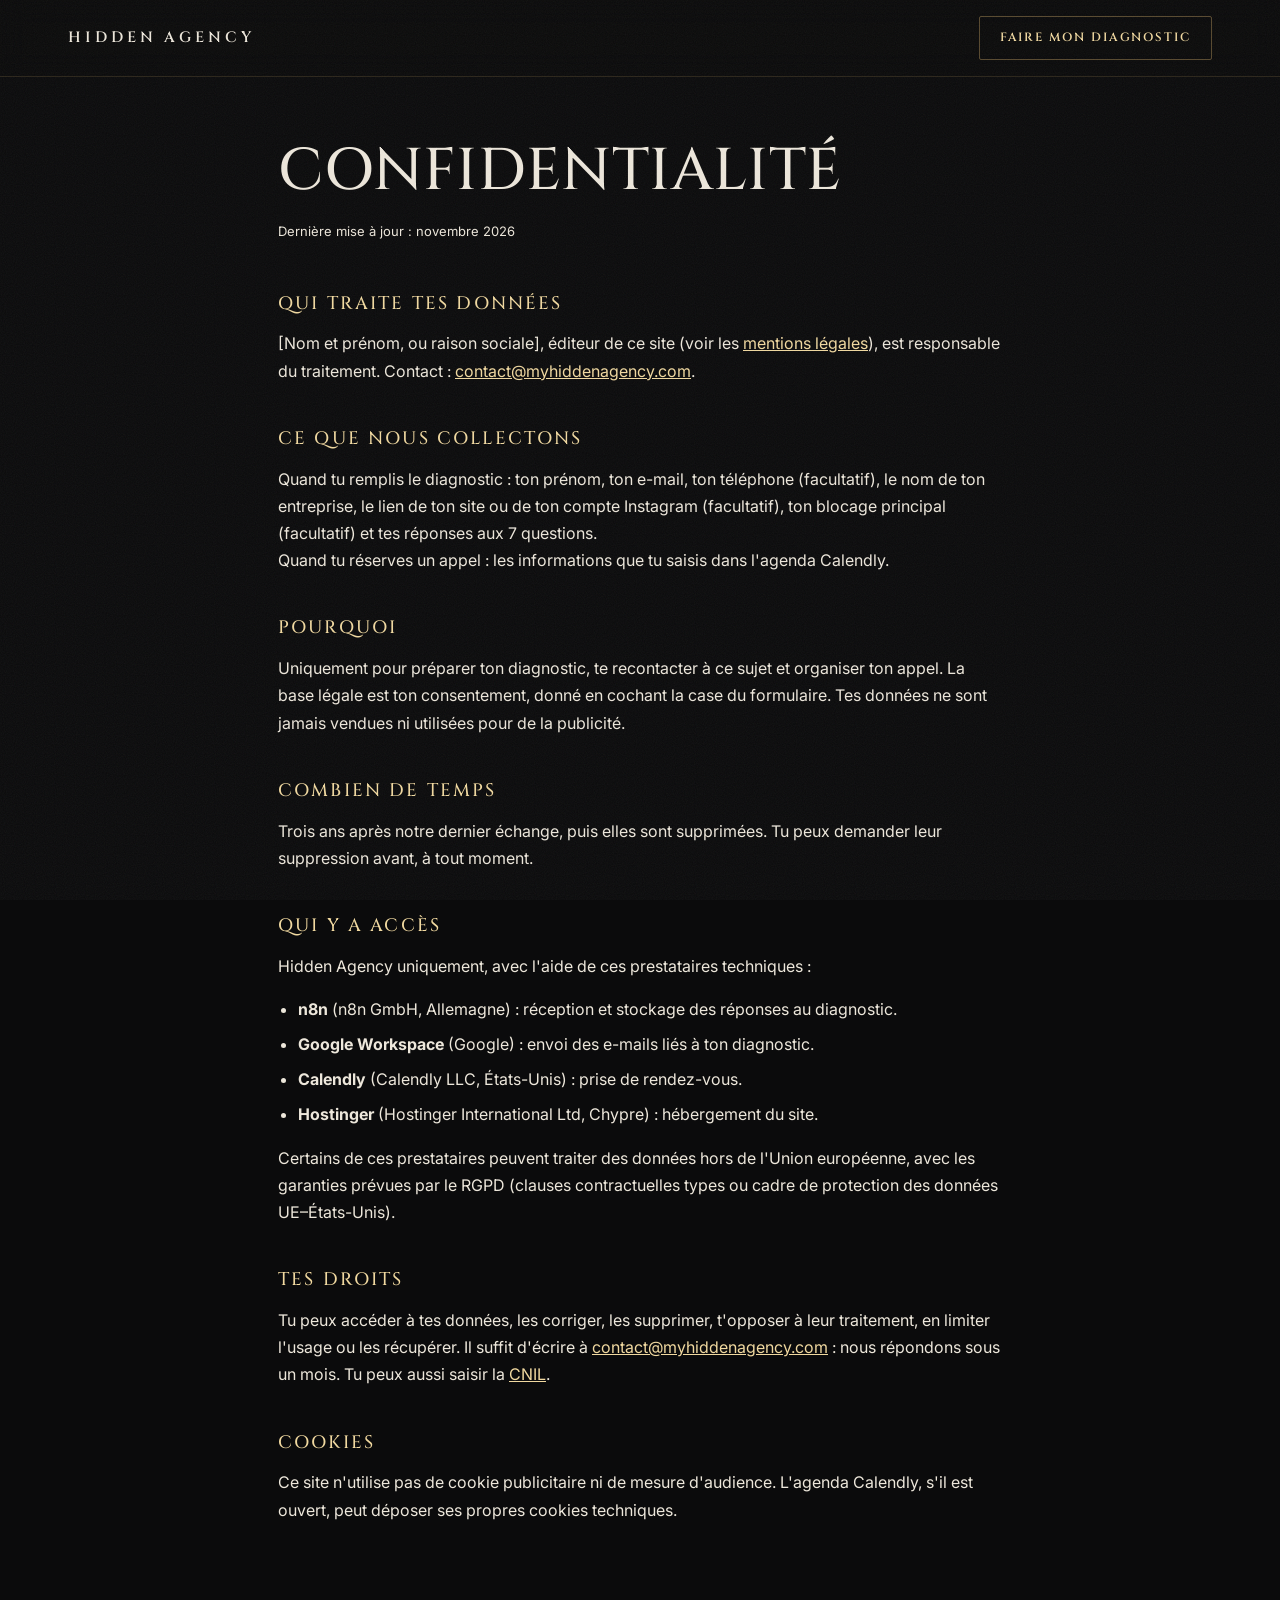
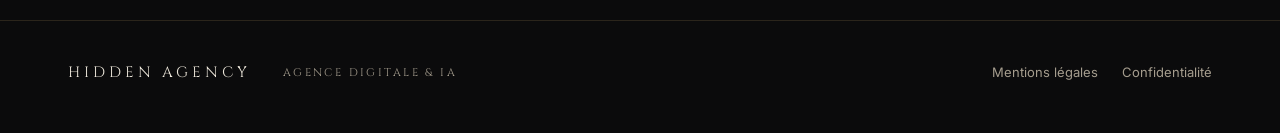
==== confidentialite.html @ 01ce7d52 "feat: pages mentions légales et confidentialité Pages liées depuis le pied de page et la case de con" ====
<!doctype html>
<html lang="fr">
<head>
  <meta charset="utf-8">
  <meta name="viewport" content="width=device-width, initial-scale=1">
  <title>Politique de confidentialité | Hidden Agency</title>
  <meta name="robots" content="noindex, follow">
  <link rel="canonical" href="https://www.myhiddenagency.com/confidentialite.html">
  <link rel="icon" type="image/png" href="assets/favicon.png">
  <link rel="preconnect" href="https://fonts.googleapis.com">
  <link rel="preconnect" href="https://fonts.gstatic.com" crossorigin>
  <link rel="stylesheet" href="https://fonts.googleapis.com/css2?family=Cinzel:wght@400;500;600&family=Inter:wght@400;500;600&display=swap">
  <link rel="stylesheet" href="styles.css">
</head>
<body>
  <header class="site-header is-scrolled">
    <div class="container header-inner">
      <a class="brand" href="./" aria-label="Hidden Agency, retour à l'accueil">
        <span class="brand-name">Hidden Agency</span>
      </a>
      <a class="btn btn-ghost btn-sm" href="./#reserver">Faire mon diagnostic</a>
    </div>
  </header>

  <main class="legal container">
    <h1 class="section-title">Confidentialité</h1>
    <p class="legal-updated">Dernière mise à jour : novembre 2026</p>

    <h2>Qui traite tes données</h2>
    <p>[Nom et prénom, ou raison sociale], éditeur de ce site (voir les <a href="mentions-legales.html">mentions légales</a>), est responsable du traitement. Contact : <a href="mailto:contact@myhiddenagency.com">contact@myhiddenagency.com</a>.</p>

    <h2>Ce que nous collectons</h2>
    <p>Quand tu remplis le diagnostic : ton prénom, ton e-mail, ton téléphone (facultatif), le nom de ton entreprise, le lien de ton site ou de ton compte Instagram (facultatif), ton blocage principal (facultatif) et tes réponses aux 7 questions.</p>
    <p>Quand tu réserves un appel : les informations que tu saisis dans l'agenda Calendly.</p>

    <h2>Pourquoi</h2>
    <p>Uniquement pour préparer ton diagnostic, te recontacter à ce sujet et organiser ton appel. La base légale est ton consentement, donné en cochant la case du formulaire. Tes données ne sont jamais vendues ni utilisées pour de la publicité.</p>

    <h2>Combien de temps</h2>
    <p>Trois ans après notre dernier échange, puis elles sont supprimées. Tu peux demander leur suppression avant, à tout moment.</p>

    <h2>Qui y a accès</h2>
    <p>Hidden Agency uniquement, avec l'aide de ces prestataires techniques :</p>
    <ul>
      <li><strong>n8n</strong> (n8n GmbH, Allemagne) : réception et stockage des réponses au diagnostic.</li>
      <li><strong>Google Workspace</strong> (Google) : envoi des e-mails liés à ton diagnostic.</li>
      <li><strong>Calendly</strong> (Calendly LLC, États-Unis) : prise de rendez-vous.</li>
      <li><strong>Hostinger</strong> (Hostinger International Ltd, Chypre) : hébergement du site.</li>
    </ul>
    <p>Certains de ces prestataires peuvent traiter des données hors de l'Union européenne, avec les garanties prévues par le RGPD (clauses contractuelles types ou cadre de protection des données UE–États-Unis).</p>

    <h2>Tes droits</h2>
    <p>Tu peux accéder à tes données, les corriger, les supprimer, t'opposer à leur traitement, en limiter l'usage ou les récupérer. Il suffit d'écrire à <a href="mailto:contact@myhiddenagency.com">contact@myhiddenagency.com</a> : nous répondons sous un mois. Tu peux aussi saisir la <a href="https://www.cnil.fr/fr/plaintes" rel="noopener">CNIL</a>.</p>

    <h2>Cookies</h2>
    <p>Ce site n'utilise pas de cookie publicitaire ni de mesure d'audience. L'agenda Calendly, s'il est ouvert, peut déposer ses propres cookies techniques.</p>
  </main>

  <footer class="site-footer">
    <div class="container footer-inner">
      <span class="footer-brand">Hidden Agency</span>
      <span class="footer-sub">Agence digitale &amp; IA</span>
      <nav class="footer-links" aria-label="Liens légaux">
        <a href="mentions-legales.html">Mentions légales</a>
        <a href="confidentialite.html" aria-current="page">Confidentialité</a>
      </nav>
    </div>
  </footer>
</body>
</html>
---- styles.css ----
/* ============================================================
   Hidden Agency — noir & or, constellation, capitales serif
   ============================================================ */

:root {
  --ink: #0B0B0C;
  --ink-2: #111214;
  --plate: #1C1C1E;
  --line: rgba(212, 175, 106, 0.16);
  --line-strong: rgba(212, 175, 106, 0.38);

  --gold: #D4AF6A;
  --gold-hi: #F1D9A0;
  --gold-lo: #8A6A33;
  --gold-grad: linear-gradient(105deg, #8A6A33 0%, #C9A35A 28%, #F1D9A0 50%, #C9A35A 72%, #8A6A33 100%);

  --text: #EDE7DB;
  --muted: #A59D8E;

  --f-display: "Cinzel", "Trajan Pro", Georgia, serif;
  --f-accent: "Cormorant Garamond", Georgia, serif;
  --f-body: "Inter", system-ui, -apple-system, sans-serif;

  --gutter: clamp(16px, 4vw, 48px);
  --max: 1240px;
  --ease: cubic-bezier(.2, .7, .1, 1);
}

*, *::before, *::after { box-sizing: border-box; }
html { scroll-behavior: smooth; -webkit-text-size-adjust: 100%; }
body {
  margin: 0;
  background: var(--ink);
  color: var(--text);
  font-family: var(--f-body);
  font-size: 16px;
  line-height: 1.6;
  -webkit-font-smoothing: antialiased;
  overflow-x: hidden;
}
/* grain */
body::before {
  content: "";
  position: fixed;
  inset: 0;
  z-index: 100;
  pointer-events: none;
  opacity: .06;
  background-image: url("data:image/svg+xml,%3Csvg xmlns='http://www.w3.org/2000/svg' width='160' height='160'%3E%3Cfilter id='n'%3E%3CfeTurbulence type='fractalNoise' baseFrequency='.9' numOctaves='2' stitchTiles='stitch'/%3E%3C/filter%3E%3Crect width='100%25' height='100%25' filter='url(%23n)'/%3E%3C/svg%3E");
}

img, svg { display: block; max-width: 100%; }
[hidden] { display: none !important; }
a { color: var(--gold-hi); }
h1, h2, h3 { margin: 0; font-weight: 500; }
p { margin: 0; }

.container { width: 100%; max-width: var(--max); margin: 0 auto; padding-inline: var(--gutter); }
.sr-only { position: absolute; width: 1px; height: 1px; overflow: hidden; clip: rect(0 0 0 0); white-space: nowrap; }
.skip { position: absolute; left: 16px; top: -60px; z-index: 200; padding: 10px 16px; background: var(--gold); color: var(--ink); border-radius: 8px; }
.skip:focus { top: 16px; }
:focus-visible { outline: 2px solid var(--gold-hi); outline-offset: 3px; }

.gold-text {
  background: var(--gold-grad);
  background-size: 200% 100%;
  -webkit-background-clip: text;
  background-clip: text;
  color: transparent;
  font-family: var(--f-accent);
  font-style: italic;
  font-weight: 500;
  letter-spacing: 0;
  text-transform: none;
}

/* ---------- Boutons ---------- */
.btn {
  display: inline-flex;
  align-items: center;
  justify-content: center;
  gap: 12px;
  min-height: 52px;
  padding: 0 28px;
  border-radius: 2px;
  font-family: var(--f-display);
  font-size: 13px;
  font-weight: 600;
  letter-spacing: .16em;
  text-transform: uppercase;
  text-decoration: none;
  border: 0;
  background: transparent;
  cursor: pointer;
  transition: transform .4s var(--ease), box-shadow .4s var(--ease), background-position .8s var(--ease);
}
.btn svg { width: 16px; height: 16px; fill: none; stroke: currentColor; stroke-width: 2.2; stroke-linecap: round; stroke-linejoin: round; transition: transform .4s var(--ease); }
.btn:hover svg { transform: translateX(4px); }
.btn-gold {
  background: var(--gold-grad);
  background-size: 220% 100%;
  background-position: 100% 0;
  color: #120E06;
  box-shadow: 0 0 0 1px rgba(241, 217, 160, .35) inset, 0 10px 40px -10px rgba(212, 175, 106, .55);
}
.btn-gold:hover { background-position: 0 0; transform: translateY(-2px); box-shadow: 0 0 0 1px rgba(241, 217, 160, .6) inset, 0 16px 50px -10px rgba(212, 175, 106, .75); }
.btn-ghost { color: var(--gold-hi); border: 1px solid var(--line-strong); }
.btn-ghost:hover { border-color: var(--gold); }
.btn-sm { min-height: 44px; padding: 0 20px; font-size: 12px; }
.btn-lg { min-height: 60px; padding: 0 36px; font-size: 14px; }

/* ---------- Header ---------- */
.site-header {
  position: fixed;
  inset: 0 0 auto;
  z-index: 50;
  transition: background .5s var(--ease), border-color .5s var(--ease);
  border-bottom: 1px solid transparent;
}
.site-header.is-scrolled { background: rgba(11, 11, 12, .82); backdrop-filter: blur(14px); -webkit-backdrop-filter: blur(14px); border-color: var(--line); }
.header-inner { display: flex; align-items: center; justify-content: space-between; height: 76px; }
.brand { display: flex; align-items: center; gap: 14px; color: var(--text); text-decoration: none; }
.brand-mark { width: 32px; height: 36px; }
.brand-name { font-family: var(--f-display); font-weight: 600; font-size: 15px; letter-spacing: .26em; text-transform: uppercase; }
.nav { display: flex; align-items: center; gap: 36px; }
.nav a:not(.btn) { color: var(--muted); text-decoration: none; font-size: 14px; letter-spacing: .04em; transition: color .3s; }
.nav a:not(.btn):hover { color: var(--gold-hi); }
.menu-toggle { display: none; width: 44px; height: 44px; align-items: center; justify-content: center; background: transparent; border: 1px solid var(--line-strong); border-radius: 2px; color: var(--text); cursor: pointer; }
.menu-toggle svg { width: 20px; fill: none; stroke: currentColor; stroke-width: 1.6; stroke-linecap: round; }

/* ---------- Constellation ---------- */
.constellation { position: absolute; inset: 0; width: 100%; height: 100%; pointer-events: none; }

/* ---------- Hero ---------- */
.hero {
  position: relative;
  min-height: 100svh;
  display: flex;
  align-items: center;
  padding: 120px 0 80px;
  background:
    radial-gradient(60% 50% at 75% 45%, rgba(212, 175, 106, .10), transparent 70%),
    radial-gradient(40% 40% at 10% 90%, rgba(212, 175, 106, .05), transparent 70%);
  overflow: hidden;
}
.hero-grid { position: relative; display: grid; grid-template-columns: minmax(0, 1.15fr) minmax(0, .85fr); align-items: center; gap: clamp(40px, 6vw, 96px); }
.eyebrow { display: flex; align-items: center; gap: 12px; margin-bottom: 28px; font-family: var(--f-display); font-size: 12px; letter-spacing: .28em; text-transform: uppercase; color: var(--gold); }
.star { width: 8px; height: 8px; border-radius: 50%; background: var(--gold-hi); box-shadow: 0 0 6px 1px var(--gold-hi), 0 0 18px 4px rgba(212, 175, 106, .5); animation: twinkle 3s ease-in-out infinite; }
.hero-title {
  font-family: var(--f-display);
  font-weight: 500;
  font-size: clamp(36px, 4.7vw, 70px);
  line-height: 1.02;
  letter-spacing: .01em;
  text-transform: uppercase;
}
.hero-title .line { display: block; }
.hero-title .gold-text { font-size: 1.22em; line-height: .8; }
.lead { max-width: 480px; margin-top: 32px; font-size: 18px; color: var(--muted); }
.hero-actions { display: flex; flex-wrap: wrap; align-items: center; gap: 16px 28px; margin-top: 40px; }
.meta { font-size: 14px; color: var(--muted); letter-spacing: .02em; }

/* plaque du logo, façon pièce de musée */
/* logo du hero : détouré, posé sur un halo doré */
.hero-mark { position: relative; display: grid; place-items: center; }
.hero-mark::before { content: ""; position: absolute; inset: 8%; border-radius: 50%; background: radial-gradient(closest-side, rgba(212, 175, 106, .22), rgba(212, 175, 106, .06) 60%, transparent 75%); filter: blur(10px); }
.hero-mark img { position: relative; width: 100%; height: auto; aspect-ratio: 1; filter: drop-shadow(0 30px 60px rgba(0, 0, 0, .7)); animation: float 9s ease-in-out infinite, breathe 8s ease-in-out infinite; }

/* témoignages vidéo */
.section-head-center { margin-inline: auto; text-align: center; justify-items: center; }
.section-head-center .kicker::after { content: ""; width: 40px; height: 1px; background: var(--gold); }
.video-frame { position: relative; margin: 0 auto; max-width: 1040px; padding: clamp(8px, 1.2vw, 14px); border: 1px solid var(--line-strong); background: var(--ink); box-shadow: 0 50px 120px -40px rgba(0, 0, 0, .9), 0 0 120px -40px rgba(212, 175, 106, .35); }
.video-frame video { display: block; width: 100%; height: auto; aspect-ratio: 16 / 9; background: #000; }
.steps-cta.center { display: flex; justify-content: center; }

.corner { position: absolute; width: 22px; height: 22px; border: 0 solid var(--gold); }
.corner.tl { top: -1px; left: -1px; border-top-width: 2px; border-left-width: 2px; }
.corner.tr { top: -1px; right: -1px; border-top-width: 2px; border-right-width: 2px; }
.corner.bl { bottom: -1px; left: -1px; border-bottom-width: 2px; border-left-width: 2px; }
.corner.br { bottom: -1px; right: -1px; border-bottom-width: 2px; border-right-width: 2px; }

/* ---------- Bandeau ---------- */
.marquee { overflow: hidden; border-block: 1px solid var(--line); padding: 22px 0; background: var(--ink-2); }
.marquee-track { display: flex; align-items: center; gap: 40px; width: max-content; animation: marquee 38s linear infinite; }
.marquee span { font-family: var(--f-display); font-size: clamp(28px, 4vw, 52px); letter-spacing: .08em; text-transform: uppercase; color: transparent; -webkit-text-stroke: 1px rgba(212, 175, 106, .55); white-space: nowrap; }
.marquee i { width: 9px; height: 9px; border-radius: 50%; background: var(--gold-hi); box-shadow: 0 0 14px 3px rgba(212, 175, 106, .6); }

/* ---------- Sections ---------- */
.section { position: relative; padding: clamp(88px, 12vw, 160px) 0; }
.section-head { display: grid; gap: 22px; max-width: 780px; margin-bottom: clamp(48px, 7vw, 88px); }
.kicker { display: flex; align-items: center; gap: 14px; font-family: var(--f-display); font-size: 12px; letter-spacing: .3em; text-transform: uppercase; color: var(--gold); }
.kicker::before { content: ""; width: 40px; height: 1px; background: var(--gold); }
.section-title { font-family: var(--f-display); font-size: clamp(34px, 4.6vw, 64px); line-height: 1.08; letter-spacing: .01em; text-transform: uppercase; }
.section-title em { font-family: var(--f-accent); font-style: italic; text-transform: none; color: var(--gold-hi); font-size: 1.05em; letter-spacing: 0; }
.section-sub { max-width: 440px; color: var(--muted); font-size: 17px; }

/* fuites */
.leaks { list-style: none; margin: 0; padding: 0; display: grid; grid-template-columns: repeat(2, minmax(0, 1fr)); border-top: 1px solid var(--line); border-left: 1px solid var(--line); }
.leak { position: relative; display: grid; align-content: start; gap: 18px; padding: clamp(32px, 4vw, 56px); border-right: 1px solid var(--line); border-bottom: 1px solid var(--line); overflow: hidden; transition: background .6s var(--ease); }
.leak::after { content: ""; position: absolute; left: 0; right: 0; top: 0; height: 1px; background: var(--gold-grad); transform: scaleX(0); transform-origin: left; transition: transform .8s var(--ease); }
.leak:hover { background: radial-gradient(80% 80% at 100% 0%, rgba(212, 175, 106, .07), transparent 70%); }
.leak:hover::after { transform: scaleX(1); }
.numeral { position: absolute; right: clamp(20px, 3vw, 40px); top: clamp(10px, 2vw, 24px); font-family: var(--f-display); font-size: clamp(80px, 10vw, 150px); line-height: 1; color: transparent; -webkit-text-stroke: 1px rgba(212, 175, 106, .28); transition: -webkit-text-stroke-color .6s var(--ease); }
.leak:hover .numeral { -webkit-text-stroke-color: rgba(241, 217, 160, .7); }
.leak-tag { font-family: var(--f-display); font-size: 12px; letter-spacing: .28em; text-transform: uppercase; color: var(--gold); }
.leak h3 { position: relative; max-width: 440px; font-family: var(--f-accent); font-style: italic; font-size: clamp(28px, 2.8vw, 40px); line-height: 1.12; color: var(--text); }
.leak-fix { position: relative; max-width: 440px; padding-top: 18px; border-top: 1px solid var(--line); color: var(--muted); font-size: 15px; }
.leak-symptom { position: relative; max-width: 440px; font-size: 15px; color: var(--text); }

/* desktop : les paliers montent en escalier, le dernier est mis en lumière */
@media (min-width: 961px) {
  .leaks { grid-template-columns: repeat(4, minmax(0, 1fr)); align-items: start; gap: 16px; border: 0; }
  .leak { padding: 32px 28px; border: 1px solid var(--line); }
  .leak:nth-child(1) { margin-top: 168px; }
  .leak:nth-child(2) { margin-top: 112px; }
  .leak:nth-child(3) { margin-top: 56px; }
  .leak:nth-child(4) { border-color: var(--line-strong); background: radial-gradient(90% 60% at 100% 0%, rgba(212, 175, 106, .1), transparent 70%); }
  .leak h3 { font-size: clamp(26px, 2.2vw, 32px); }
  .numeral { font-size: clamp(64px, 6vw, 96px); }
}
.leak-fix strong { display: block; margin-bottom: 4px; font-family: var(--f-display); font-size: 11px; font-weight: 600; letter-spacing: .22em; text-transform: uppercase; color: var(--gold-hi); }

/* miroir : le visiteur se reconnaît */
.pains { list-style: none; margin: 0; padding: 0; display: grid; grid-template-columns: repeat(2, minmax(0, 1fr)); gap: 0 clamp(32px, 5vw, 80px); }
.pain { position: relative; padding: 26px 0 26px 40px; border-top: 1px solid var(--line); font-family: var(--f-accent); font-style: italic; font-size: clamp(22px, 2.2vw, 30px); line-height: 1.25; color: var(--text); }
.pain::before { content: ""; position: absolute; left: 4px; top: 38px; width: 9px; height: 9px; border-radius: 50%; background: var(--gold-hi); box-shadow: 0 0 12px 2px rgba(212, 175, 106, .55); }
.pain em { color: var(--gold-hi); }
.mirror-turn { display: grid; justify-items: start; gap: 22px; margin-top: clamp(56px, 7vw, 96px); padding-top: clamp(40px, 5vw, 64px); border-top: 1px solid var(--line-strong); }
.mirror-verdict { font-family: var(--f-display); font-size: clamp(26px, 3.4vw, 48px); line-height: 1.15; text-transform: uppercase; }
.mirror-verdict .gold-text { font-size: 1.12em; }
.mirror-sub { max-width: 560px; font-size: 17px; color: var(--muted); }

/* résultat du diagnostic */
.result-block { width: 100%; display: grid; gap: 8px; padding: 18px 0; border-top: 1px solid var(--line); }
.result-label { font-family: var(--f-display); font-size: 11px; letter-spacing: .24em; text-transform: uppercase; color: var(--gold); }
.result-call { list-style: none; margin: 0; padding: 0; display: grid; gap: 8px; }
.result-call li { position: relative; padding-left: 22px; }
.result-call li::before { content: ""; position: absolute; left: 2px; top: 10px; width: 6px; height: 6px; border-radius: 50%; background: var(--gold); box-shadow: 0 0 8px var(--gold); }

.steps-cta { margin-top: 32px; }

/* relance finale */
.final { padding: clamp(96px, 12vw, 170px) 0; border-top: 1px solid var(--line); text-align: center; background: radial-gradient(50% 70% at 50% 50%, rgba(212, 175, 106, .1), transparent 70%); }
.final-inner { display: grid; justify-items: center; gap: 28px; }
.final .lead { margin-top: 0; }

/* manifeste */
.manifesto { padding: clamp(80px, 10vw, 140px) 0; border-block: 1px solid var(--line); background: radial-gradient(50% 80% at 50% 50%, rgba(212, 175, 106, .07), transparent 70%), var(--ink-2); text-align: center; }
.manifesto-text { max-width: 980px; margin: 0 auto; font-family: var(--f-display); font-size: clamp(24px, 3.2vw, 44px); line-height: 1.3; letter-spacing: .02em; text-transform: uppercase; }
.manifesto-text .gold-text { font-size: 1.15em; }

/* étapes */
.steps { list-style: none; margin: 0; padding: 0; position: relative; display: grid; grid-template-columns: repeat(3, minmax(0, 1fr)); gap: clamp(24px, 4vw, 56px); }
.steps::before { content: ""; position: absolute; left: 6px; right: 0; top: 6px; height: 1px; background: linear-gradient(90deg, var(--line-strong), var(--gold) 80%, var(--gold-hi)); }
.step { position: relative; display: grid; gap: 12px; padding-top: 44px; }
.node { position: absolute; top: 0; left: 0; width: 13px; height: 13px; border-radius: 50%; background: var(--ink); border: 1px solid var(--gold); }
.node-lit { background: var(--gold-hi); border-color: var(--gold-hi); box-shadow: 0 0 10px 2px var(--gold-hi), 0 0 30px 8px rgba(212, 175, 106, .45); animation: twinkle 3s ease-in-out infinite; }
.step-num { font-family: var(--f-display); font-size: 12px; letter-spacing: .28em; text-transform: uppercase; color: var(--gold); }
.step h3 { font-family: var(--f-display); font-size: clamp(20px, 1.8vw, 24px); letter-spacing: .04em; text-transform: uppercase; }
.step p:last-child { color: var(--muted); font-size: 15px; max-width: 340px; }
.steps-note { margin-top: clamp(48px, 6vw, 72px); font-family: var(--f-accent); font-style: italic; font-size: clamp(22px, 2.2vw, 30px); color: var(--gold-hi); }

/* bandeau d'avis : défile en continu, se met en pause au survol */
.voices {
  overflow: hidden;
  padding: 26px 0;
  border-block: 1px solid var(--line);
  background: var(--ink-2);
  -webkit-mask-image: linear-gradient(90deg, transparent, #000 8%, #000 92%, transparent);
  mask-image: linear-gradient(90deg, transparent, #000 8%, #000 92%, transparent);
}
.voices-track { display: flex; width: max-content; animation: marquee 60s linear infinite; }
.voices:hover .voices-track { animation-play-state: paused; }
.voices-set { list-style: none; margin: 0; padding: 0; display: flex; }
.voice { display: flex; align-items: center; gap: 16px; padding: 0 44px; white-space: nowrap; border-right: 1px solid var(--line); }
.voice q { font-family: var(--f-accent); font-style: italic; font-size: clamp(19px, 1.6vw, 23px); color: var(--text); quotes: "“" "”"; }
.voice q::before, .voice q::after { color: var(--gold); }
.voice-who { font-family: var(--f-display); font-size: 11px; letter-spacing: .22em; text-transform: uppercase; color: var(--muted); }
.stars { display: flex; gap: 4px; }
.stars i { width: 11px; height: 11px; background: var(--gold); clip-path: polygon(50% 0, 61% 35%, 98% 35%, 68% 57%, 79% 91%, 50% 70%, 21% 91%, 32% 57%, 2% 35%, 39% 35%); }

/* faq */
.faq-grid { display: grid; grid-template-columns: minmax(0, 1fr) minmax(0, 1.6fr); gap: clamp(40px, 6vw, 96px); }
.faq details { border-top: 1px solid var(--line); padding: 28px 0; }
.faq details:last-child { border-bottom: 1px solid var(--line); }
.faq summary { display: flex; justify-content: space-between; gap: 24px; cursor: pointer; list-style: none; font-size: 19px; font-weight: 500; }
.faq summary::-webkit-details-marker { display: none; }
.faq summary::after { content: "+"; font-family: var(--f-display); font-size: 24px; line-height: 1; color: var(--gold); transition: transform .4s var(--ease); }
.faq details[open] summary::after { transform: rotate(45deg); }
.faq details p { margin-top: 14px; max-width: 560px; color: var(--muted); }

/* réservation */
.booking { position: relative; padding: clamp(72px, 8vw, 120px) 0; text-align: center; overflow: hidden; background: radial-gradient(55% 60% at 50% 40%, rgba(212, 175, 106, .12), transparent 70%); }
.booking-inner { position: relative; display: grid; justify-items: center; gap: 28px; }
.booking .kicker::after { content: ""; width: 40px; height: 1px; background: var(--gold); }
.booking-title { font-family: var(--f-display); font-size: clamp(36px, 5.6vw, 84px); line-height: 1.05; text-transform: uppercase; }
.booking-title .gold-text { font-size: 1.15em; }
.booking .lead { margin-top: 0; }
/* deux options : questionnaire ou créneau */
.modes { display: grid; grid-template-columns: repeat(2, minmax(0, 1fr)); gap: 12px; width: 100%; max-width: 760px; margin-top: 12px; }
.mode { display: grid; gap: 4px; padding: 18px 22px; text-align: left; background: rgba(11, 11, 12, .6); border: 1px solid var(--line); color: var(--text); cursor: pointer; transition: border-color .4s var(--ease), background .4s var(--ease); }
.mode:hover { border-color: var(--line-strong); }
.mode[aria-selected="true"] { border-color: var(--gold); background: radial-gradient(90% 120% at 0% 0%, rgba(212, 175, 106, .14), transparent 70%), rgba(11, 11, 12, .8); }
.mode-title { font-family: var(--f-display); font-size: 14px; font-weight: 600; letter-spacing: .14em; text-transform: uppercase; }
.mode[aria-selected="true"] .mode-title { color: var(--gold-hi); }
.mode-sub { font-size: 13px; color: var(--muted); }

.panel { width: 100%; max-width: 760px; text-align: left; }

/* questionnaire */
.quiz, .quiz-result { padding: clamp(24px, 4vw, 44px); border: 1px solid var(--line-strong); background: rgba(11, 11, 12, .88); box-shadow: 0 40px 100px -40px rgba(0, 0, 0, .9); }
.quiz-head { display: grid; gap: 12px; margin-bottom: 28px; }
.quiz-count { font-family: var(--f-display); font-size: 12px; letter-spacing: .26em; text-transform: uppercase; color: var(--gold); }
.quiz-progress { height: 2px; background: var(--line); }
.quiz-progress span { display: block; height: 100%; background: var(--gold-grad); background-size: 200% 100%; transition: width .5s var(--ease); }
.quiz-step { margin: 0; padding: 0; border: 0; min-width: 0; }
.quiz-question { padding: 0; margin-bottom: 22px; font-family: var(--f-accent); font-style: italic; font-size: clamp(26px, 3vw, 36px); line-height: 1.15; color: var(--text); }
.quiz-options { display: grid; gap: 10px; }
.quiz-option { position: relative; display: flex; align-items: center; gap: 14px; min-height: 56px; padding: 14px 18px; border: 1px solid var(--line); cursor: pointer; transition: border-color .3s var(--ease), background .3s var(--ease); }
.quiz-option::before { content: ""; flex: 0 0 14px; height: 14px; border-radius: 50%; border: 1px solid var(--gold); transition: background .3s, box-shadow .3s; }
.quiz-option:hover { border-color: var(--line-strong); background: rgba(212, 175, 106, .04); }
.quiz-option input { position: absolute; opacity: 0; pointer-events: none; }
.quiz-option:has(input:checked) { border-color: var(--gold); background: rgba(212, 175, 106, .08); }
.quiz-option:has(input:checked)::before { background: var(--gold-hi); box-shadow: 0 0 10px 2px rgba(241, 217, 160, .6); }
.quiz-option:has(input:focus-visible) { outline: 2px solid var(--gold-hi); outline-offset: 2px; }
.quiz-fields { display: grid; gap: 16px; }
.field { display: grid; gap: 8px; font-size: 14px; color: var(--muted); }
.field-opt { font-size: 12px; }
.field input { min-height: 52px; padding: 0 16px; border: 1px solid var(--line-strong); border-radius: 0; background: var(--ink); color: var(--text); font: inherit; font-size: 16px; }
.field textarea { padding: 12px 16px; border: 1px solid var(--line-strong); border-radius: 0; background: var(--ink); color: var(--text); font: inherit; font-size: 16px; resize: vertical; }
.field input::placeholder, .field textarea::placeholder { color: #6E675C; }
.field textarea:focus, .field input:focus { outline: none; border-color: var(--gold); box-shadow: 0 0 0 3px rgba(212, 175, 106, .18); }
.field-hp { position: absolute; left: -9999px; }
.consent { display: flex; gap: 12px; margin-top: 20px; font-size: 13px; line-height: 1.5; color: var(--muted); cursor: pointer; }
.consent input { flex: 0 0 18px; width: 18px; height: 18px; margin-top: 1px; accent-color: var(--gold); }
.quiz-error { min-height: 22px; margin-top: 16px; font-size: 14px; color: #F0B37E; }
.quiz-nav { display: flex; justify-content: space-between; gap: 12px; margin-top: 8px; }
.quiz-nav [data-quiz-next] { margin-left: auto; }
.quiz-nav .btn[disabled] { opacity: .6; cursor: progress; }

.quiz-result { display: grid; justify-items: start; gap: 14px; }
.quiz-result:focus { outline: none; }
.result-numeral { font-family: var(--f-display); font-size: clamp(72px, 9vw, 120px); line-height: 1; color: transparent; -webkit-text-stroke: 1px var(--gold); }
.result-title { font-family: var(--f-display); font-size: clamp(22px, 2.4vw, 30px); letter-spacing: .04em; text-transform: uppercase; }
.result-text { font-family: var(--f-accent); font-style: italic; font-size: clamp(20px, 2vw, 26px); line-height: 1.35; color: var(--gold-hi); }
.result-next { color: var(--muted); margin-bottom: 8px; }

/* agenda */
.slot-embed { min-height: 640px; border: 1px solid var(--line-strong); background: var(--ink); display: grid; place-items: center; }
.slot-embed iframe { width: 100%; height: 680px; border: 0; }
.slot-fallback { padding: 32px; text-align: center; color: var(--muted); }
#panel-slot .btn { margin-top: 16px; }
.assurances { list-style: none; margin: 8px 0 0; padding: 0; display: flex; flex-wrap: wrap; justify-content: center; gap: 12px 32px; font-size: 14px; color: var(--muted); }
.assurances li { display: flex; align-items: center; gap: 10px; }
.assurances li::before { content: ""; width: 5px; height: 5px; border-radius: 50%; background: var(--gold); box-shadow: 0 0 8px var(--gold); }

/* pages légales */
.legal { max-width: 820px; padding-top: 140px; padding-bottom: 96px; }
.legal-updated { margin: 16px 0 48px; font-size: 13px; color: var(--muted); }
.legal h2 { margin: 40px 0 12px; font-family: var(--f-display); font-size: 18px; letter-spacing: .12em; text-transform: uppercase; color: var(--gold-hi); }
.legal p, .legal li { color: var(--text); line-height: 1.7; }
.legal ul { padding-left: 20px; display: grid; gap: 8px; }
.consent a { color: var(--gold-hi); }

/* footer */
.site-footer { border-top: 1px solid var(--line); padding: 40px 0 48px; }
.footer-inner { display: flex; flex-wrap: wrap; align-items: center; justify-content: space-between; gap: 12px 32px; font-size: 13px; color: var(--muted); }
.footer-brand { font-family: var(--f-display); font-size: 15px; letter-spacing: .26em; text-transform: uppercase; color: var(--text); }
.footer-sub { flex: 1; font-family: var(--f-display); font-size: 11px; letter-spacing: .22em; text-transform: uppercase; }
.footer-links { display: flex; gap: 24px; }
.footer-links a { color: var(--muted); text-decoration: none; }
.footer-links a:hover { color: var(--gold-hi); }

/* bouton collant mobile */
.sticky-cta { display: none; }

/* ---------- Apparition au scroll ---------- */
.js .reveal { opacity: 0; transform: translateY(28px); transition: opacity 1.1s var(--ease), transform 1.1s var(--ease); }
.js .reveal.is-visible { opacity: 1; transform: none; }
/* Le hero est visible dès le premier rendu : son titre est l'élément LCP. */
.js .hero .reveal { opacity: 1; transform: none; }

@keyframes twinkle { 0%, 100% { opacity: .65; } 50% { opacity: 1; } }
@keyframes float { 0%, 100% { transform: translateY(0); } 50% { transform: translateY(-10px); } }
@keyframes breathe { 0%, 100% { filter: brightness(1); } 50% { filter: brightness(1.12); } }
@keyframes marquee { to { transform: translateX(-50%); } }

/* ---------- Responsive ---------- */
@media (max-width: 960px) {
  .hero-grid { grid-template-columns: minmax(0, 1fr); }
  .hero-mark { max-width: 420px; width: 100%; justify-self: center; }
  .leaks { grid-template-columns: minmax(0, 1fr); }
  .steps { grid-template-columns: minmax(0, 1fr); gap: 40px; padding-left: 36px; }
  .steps::before { left: 6px; right: auto; top: 6px; bottom: 0; width: 1px; height: auto; background: linear-gradient(180deg, var(--line-strong), var(--gold)); }
  .step { padding-top: 0; }
  .node { left: -36px; top: 4px; }
  .faq-grid { grid-template-columns: minmax(0, 1fr); }
  .pains { grid-template-columns: minmax(0, 1fr); }
  .slot-embed { min-height: 560px; }
}

@media (max-width: 760px) {
  .menu-toggle { display: inline-flex; }
  .nav {
    position: fixed;
    inset: 76px 0 auto;
    flex-direction: column;
    align-items: stretch;
    gap: 0;
    padding: 8px var(--gutter) 24px;
    background: rgba(11, 11, 12, .97);
    border-bottom: 1px solid var(--line);
    transform: translateY(-8px);
    opacity: 0;
    visibility: hidden;
    transition: opacity .3s, transform .3s var(--ease), visibility .3s;
  }
  .nav.is-open { opacity: 1; transform: none; visibility: visible; }
  .nav a:not(.btn) { padding: 16px 0; border-bottom: 1px solid var(--line); font-size: 16px; }
  .nav .btn { margin-top: 20px; }
  .site-header.menu-open { background: rgba(11, 11, 12, .97); }
  .brand-name { font-size: 13px; letter-spacing: .2em; }

  .hero { padding-top: 104px; }
  .lead { font-size: 16px; }
  .hero-actions .btn { width: 100%; }
  .modes { grid-template-columns: minmax(0, 1fr); }
  .quiz-nav .btn { flex: 1; }

  .sticky-cta {
    display: block;
    position: fixed;
    inset: auto 0 0;
    z-index: 40;
    padding: 14px var(--gutter) calc(14px + env(safe-area-inset-bottom));
    background: linear-gradient(180deg, rgba(11, 11, 12, 0), rgba(11, 11, 12, .95) 35%);
    transform: translateY(110%);
    transition: transform .5s var(--ease);
  }
  .sticky-cta.is-visible { transform: none; }
  .sticky-cta .btn { width: 100%; }
  .site-footer { padding-bottom: 110px; }
}

@media (prefers-reduced-motion: reduce) {
  html { scroll-behavior: auto; }
  *, *::before, *::after { animation: none !important; transition: none !important; }
  .js .reveal { opacity: 1; transform: none; }
}
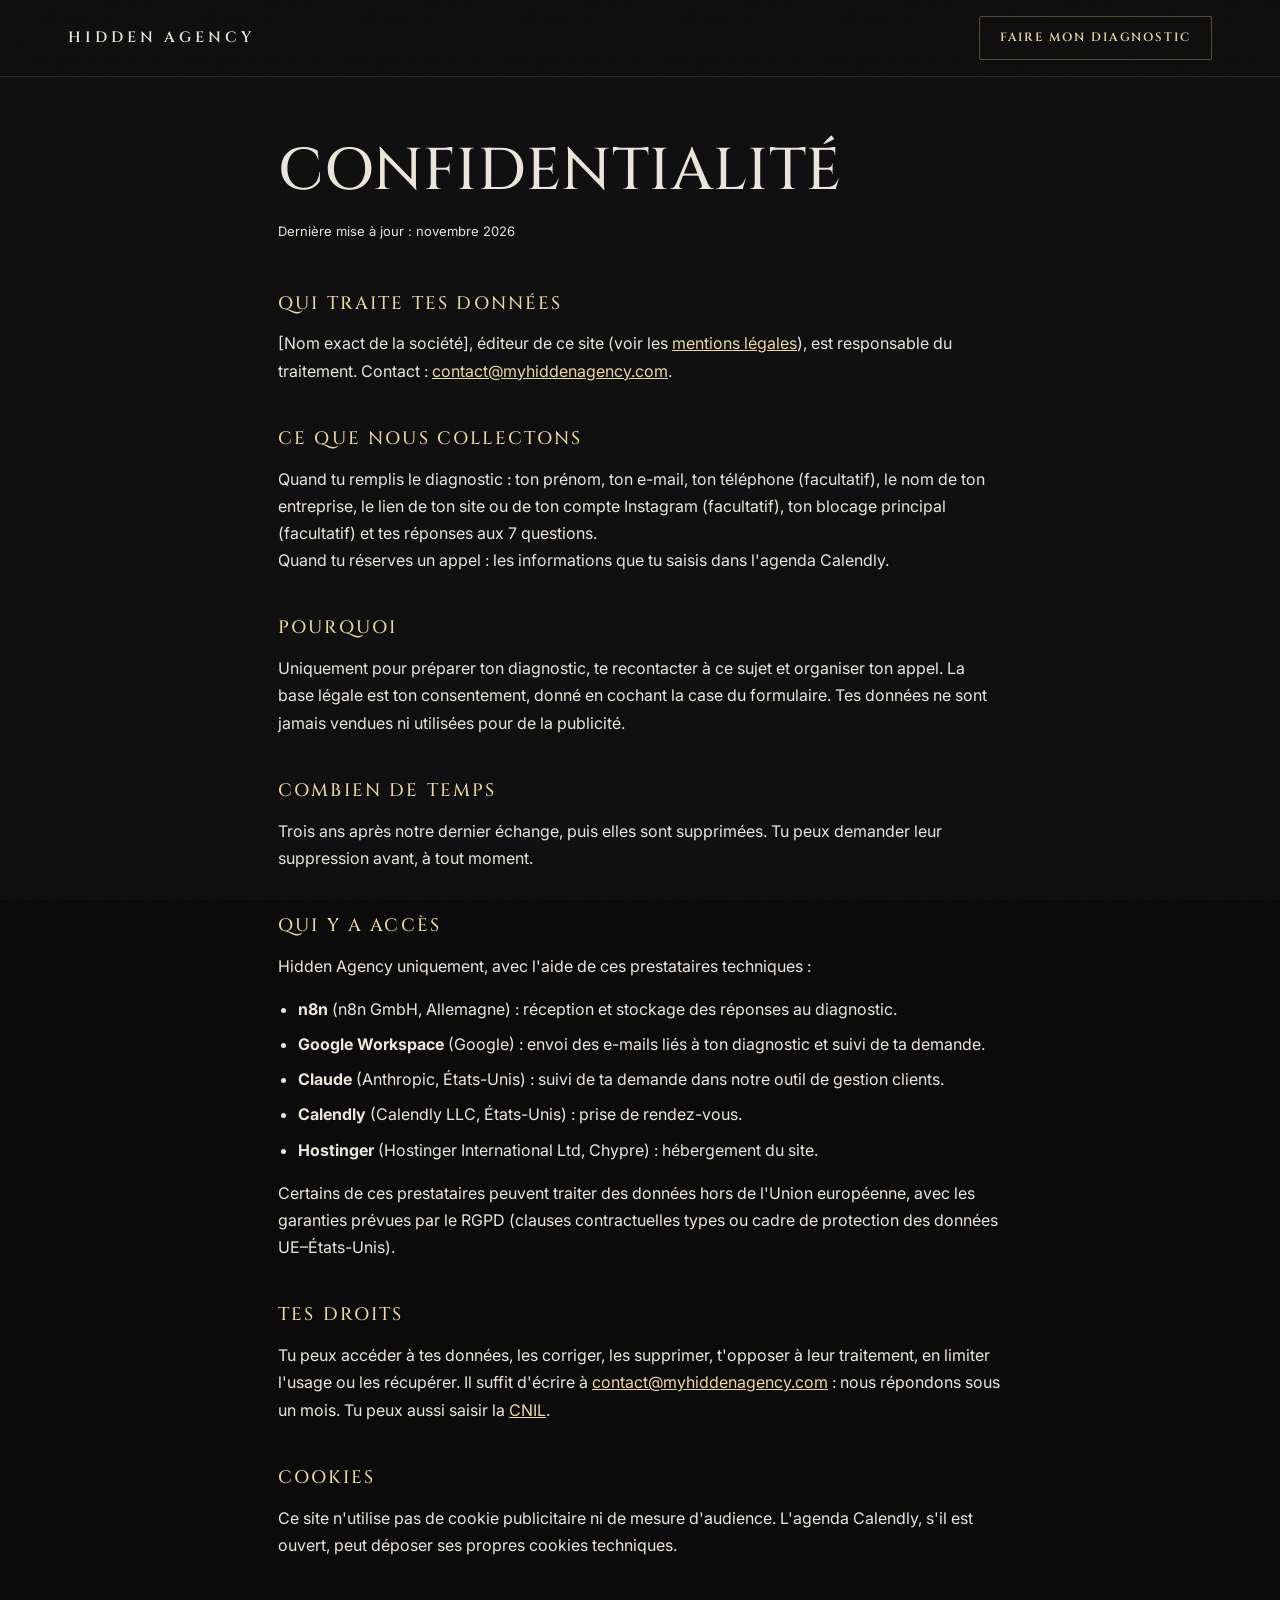
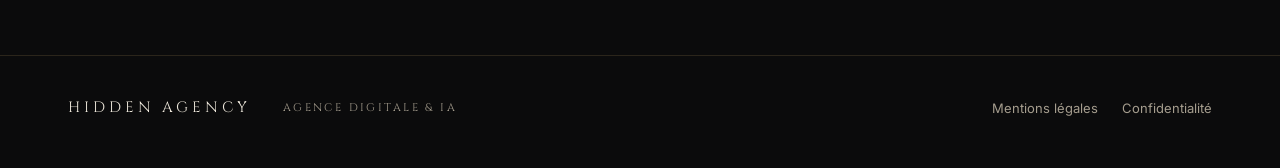
==== commit 35263d59: "feat: mentions légales LLC, confidentialité et bandeau Trustpilot masqué Infos de la société encore " ====
--- a/confidentialite.html
+++ b/confidentialite.html
@@ -5,7 +5,7 @@
   <meta name="viewport" content="width=device-width, initial-scale=1">
   <title>Politique de confidentialité | Hidden Agency</title>
   <meta name="robots" content="noindex, follow">
-  <link rel="canonical" href="https://www.myhiddenagency.com/confidentialite.html">
+  <link rel="canonical" href="https://hiddenagency.fr/confidentialite.html">
   <link rel="icon" type="image/png" href="assets/favicon.png">
   <link rel="preconnect" href="https://fonts.googleapis.com">
   <link rel="preconnect" href="https://fonts.gstatic.com" crossorigin>
@@ -27,7 +27,7 @@
     <p class="legal-updated">Dernière mise à jour : novembre 2026</p>
 
     <h2>Qui traite tes données</h2>
-    <p>[Nom et prénom, ou raison sociale], éditeur de ce site (voir les <a href="mentions-legales.html">mentions légales</a>), est responsable du traitement. Contact : <a href="mailto:contact@myhiddenagency.com">contact@myhiddenagency.com</a>.</p>
+    <p>[Nom exact de la société], éditeur de ce site (voir les <a href="mentions-legales.html">mentions légales</a>), est responsable du traitement. Contact : <a href="mailto:contact@myhiddenagency.com">contact@myhiddenagency.com</a>.</p>
 
     <h2>Ce que nous collectons</h2>
     <p>Quand tu remplis le diagnostic : ton prénom, ton e-mail, ton téléphone (facultatif), le nom de ton entreprise, le lien de ton site ou de ton compte Instagram (facultatif), ton blocage principal (facultatif) et tes réponses aux 7 questions.</p>
@@ -43,7 +43,8 @@
     <p>Hidden Agency uniquement, avec l'aide de ces prestataires techniques :</p>
     <ul>
       <li><strong>n8n</strong> (n8n GmbH, Allemagne) : réception et stockage des réponses au diagnostic.</li>
-      <li><strong>Google Workspace</strong> (Google) : envoi des e-mails liés à ton diagnostic.</li>
+      <li><strong>Google Workspace</strong> (Google) : envoi des e-mails liés à ton diagnostic et suivi de ta demande.</li>
+      <li><strong>Claude</strong> (Anthropic, États-Unis) : suivi de ta demande dans notre outil de gestion clients.</li>
       <li><strong>Calendly</strong> (Calendly LLC, États-Unis) : prise de rendez-vous.</li>
       <li><strong>Hostinger</strong> (Hostinger International Ltd, Chypre) : hébergement du site.</li>
     </ul>
--- a/styles.css
+++ b/styles.css
@@ -171,7 +171,6 @@
 .section-head-center .kicker::after { content: ""; width: 40px; height: 1px; background: var(--gold); }
 .video-frame { position: relative; margin: 0 auto; max-width: 1040px; padding: clamp(8px, 1.2vw, 14px); border: 1px solid var(--line-strong); background: var(--ink); box-shadow: 0 50px 120px -40px rgba(0, 0, 0, .9), 0 0 120px -40px rgba(212, 175, 106, .35); }
 .video-frame video { display: block; width: 100%; height: auto; aspect-ratio: 16 / 9; background: #000; }
-.steps-cta.center { display: flex; justify-content: center; }
 
 .corner { position: absolute; width: 22px; height: 22px; border: 0 solid var(--gold); }
 .corner.tl { top: -1px; left: -1px; border-top-width: 2px; border-left-width: 2px; }
@@ -237,17 +236,11 @@
 .result-call li { position: relative; padding-left: 22px; }
 .result-call li::before { content: ""; position: absolute; left: 2px; top: 10px; width: 6px; height: 6px; border-radius: 50%; background: var(--gold); box-shadow: 0 0 8px var(--gold); }
 
-.steps-cta { margin-top: 32px; }
 
 /* relance finale */
 .final { padding: clamp(96px, 12vw, 170px) 0; border-top: 1px solid var(--line); text-align: center; background: radial-gradient(50% 70% at 50% 50%, rgba(212, 175, 106, .1), transparent 70%); }
 .final-inner { display: grid; justify-items: center; gap: 28px; }
 .final .lead { margin-top: 0; }
-
-/* manifeste */
-.manifesto { padding: clamp(80px, 10vw, 140px) 0; border-block: 1px solid var(--line); background: radial-gradient(50% 80% at 50% 50%, rgba(212, 175, 106, .07), transparent 70%), var(--ink-2); text-align: center; }
-.manifesto-text { max-width: 980px; margin: 0 auto; font-family: var(--f-display); font-size: clamp(24px, 3.2vw, 44px); line-height: 1.3; letter-spacing: .02em; text-transform: uppercase; }
-.manifesto-text .gold-text { font-size: 1.15em; }
 
 /* étapes */
 .steps { list-style: none; margin: 0; padding: 0; position: relative; display: grid; grid-template-columns: repeat(3, minmax(0, 1fr)); gap: clamp(24px, 4vw, 56px); }
@@ -278,6 +271,11 @@
 .voice-who { font-family: var(--f-display); font-size: 11px; letter-spacing: .22em; text-transform: uppercase; color: var(--muted); }
 .stars { display: flex; gap: 4px; }
 .stars i { width: 11px; height: 11px; background: var(--gold); clip-path: polygon(50% 0, 61% 35%, 98% 35%, 68% 57%, 79% 91%, 50% 70%, 21% 91%, 32% 57%, 2% 35%, 39% 35%); }
+
+/* lien avis trustpilot */
+.trust-band { padding: 22px var(--gutter); border-block: 1px solid var(--line); background: var(--ink-2); text-align: center; }
+.trust-band a { font-family: var(--f-display); font-size: 12px; letter-spacing: .22em; text-transform: uppercase; color: var(--gold); text-decoration: none; transition: color .3s var(--ease); }
+.trust-band a:hover, .trust-band a:focus-visible { color: var(--gold-hi); }
 
 /* faq */
 .faq-grid { display: grid; grid-template-columns: minmax(0, 1fr) minmax(0, 1.6fr); gap: clamp(40px, 6vw, 96px); }
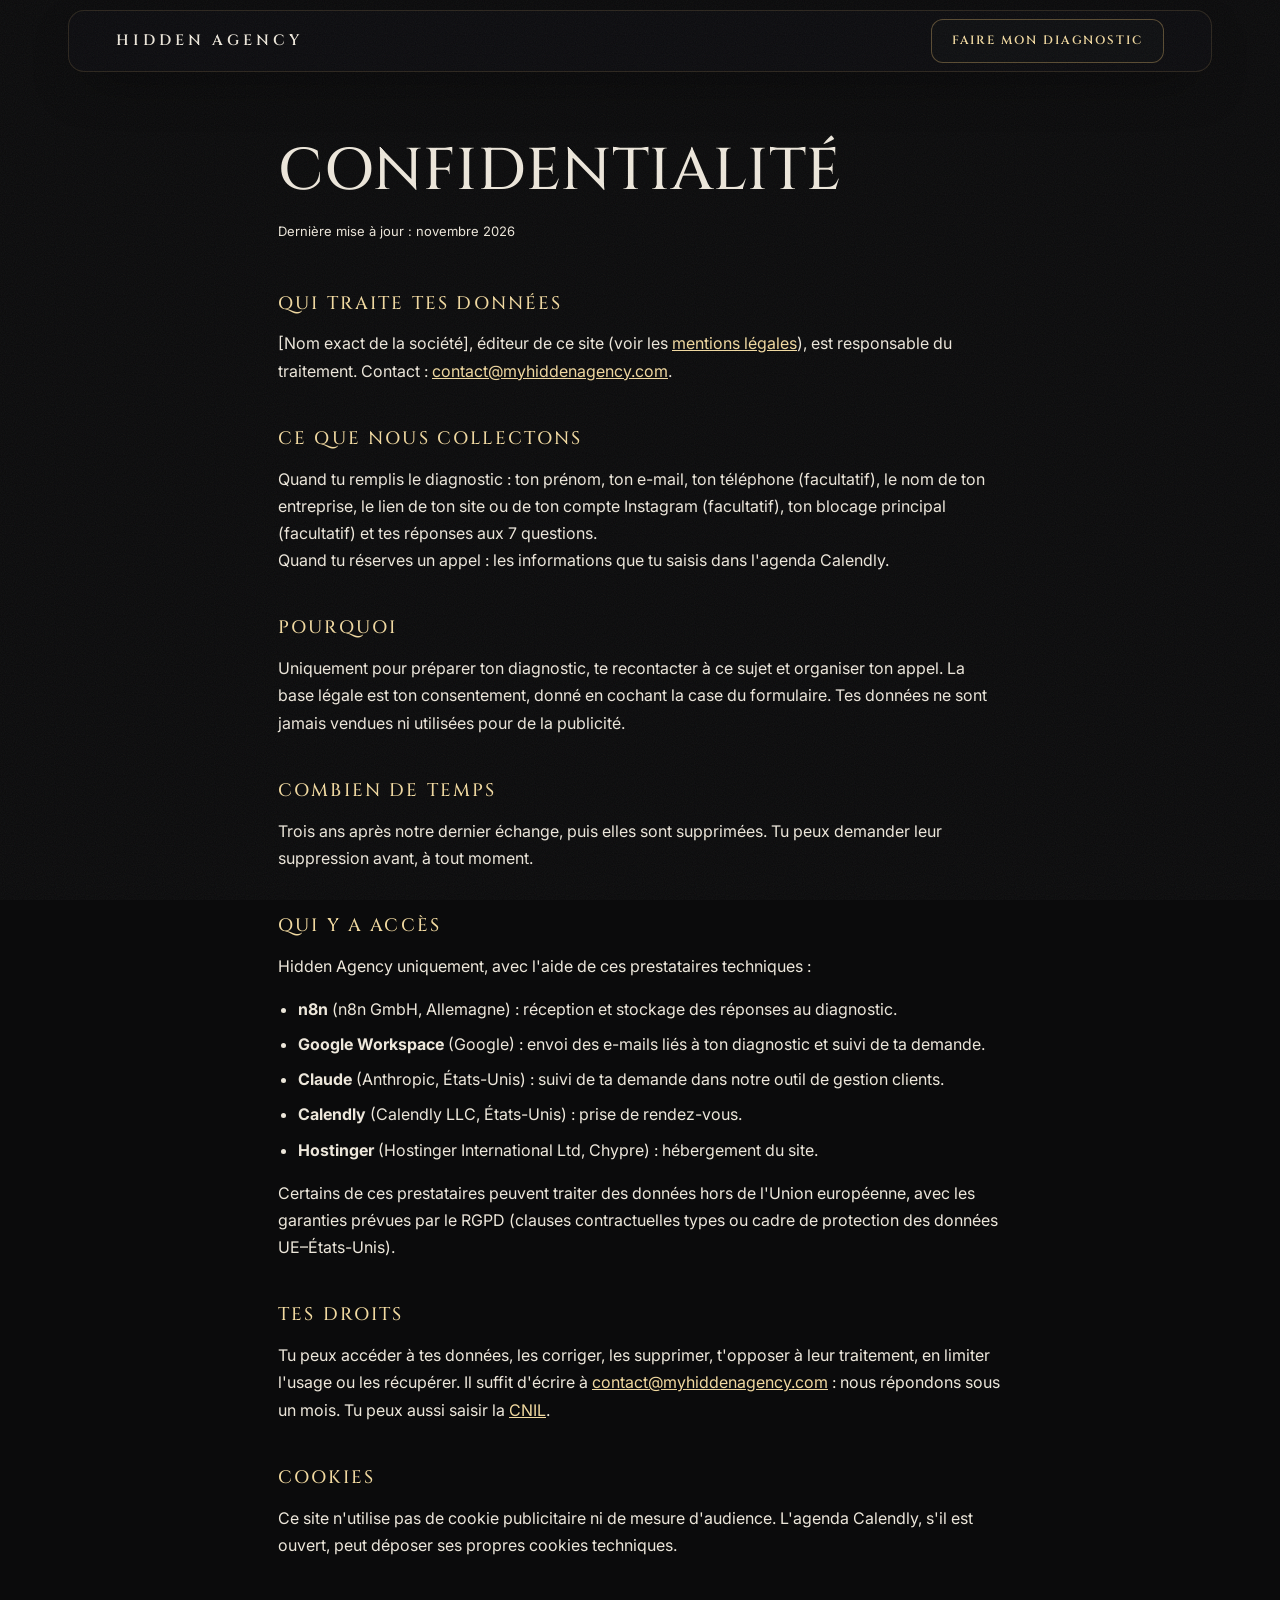
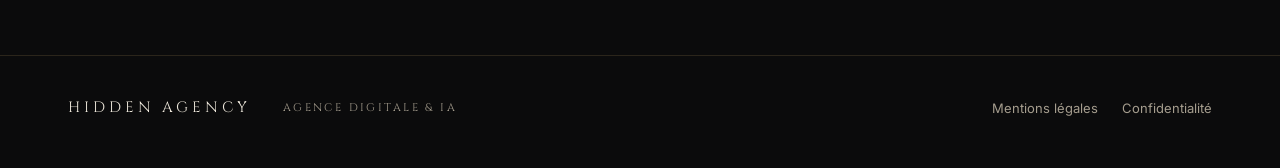
==== commit 94dfef6b: "chore: forcer le rechargement du CSS et des scripts après la refonte Co-Authored-By: Claude Opus 5.5" ====
--- a/confidentialite.html
+++ b/confidentialite.html
@@ -10,7 +10,7 @@
   <link rel="preconnect" href="https://fonts.googleapis.com">
   <link rel="preconnect" href="https://fonts.gstatic.com" crossorigin>
   <link rel="stylesheet" href="https://fonts.googleapis.com/css2?family=Cinzel:wght@400;500;600&family=Inter:wght@400;500;600&display=swap">
-  <link rel="stylesheet" href="styles.css">
+  <link rel="stylesheet" href="styles.css?v=20261108">
 </head>
 <body>
   <header class="site-header is-scrolled">
--- a/styles.css
+++ b/styles.css
@@ -20,6 +20,12 @@
   --f-display: "Cinzel", "Trajan Pro", Georgia, serif;
   --f-accent: "Cormorant Garamond", Georgia, serif;
   --f-body: "Inter", system-ui, -apple-system, sans-serif;
+
+  --navy: #0E1626;
+  --r-card: 22px;
+  --r-btn: 12px;
+  --card: linear-gradient(180deg, rgba(255, 255, 255, .035), rgba(255, 255, 255, .01)), #101114;
+  --card-ring: 0 0 0 1px var(--line) inset;
 
   --gutter: clamp(16px, 4vw, 48px);
   --max: 1240px;
@@ -82,7 +88,7 @@
   gap: 12px;
   min-height: 52px;
   padding: 0 28px;
-  border-radius: 2px;
+  border-radius: var(--r-btn);
   font-family: var(--f-display);
   font-size: 13px;
   font-weight: 600;
@@ -104,7 +110,12 @@
   box-shadow: 0 0 0 1px rgba(241, 217, 160, .35) inset, 0 10px 40px -10px rgba(212, 175, 106, .55);
 }
 .btn-gold:hover { background-position: 0 0; transform: translateY(-2px); box-shadow: 0 0 0 1px rgba(241, 217, 160, .6) inset, 0 16px 50px -10px rgba(212, 175, 106, .75); }
-.btn-ghost { color: var(--gold-hi); border: 1px solid var(--line-strong); }
+/* pastille sombre pour la flèche, inspirée du bouton du bento */
+.btn-chip { display: grid; place-items: center; width: 30px; height: 30px; margin-right: -14px; border-radius: 9px; background: #120E06; box-shadow: inset 0 1px 0 rgba(241, 217, 160, .25); color: var(--gold-hi); transition: transform .4s var(--ease); }
+.btn-chip svg { width: 15px; height: 15px; }
+.btn:hover .btn-chip { transform: rotate(-45deg); }
+.btn:hover .btn-chip svg { transform: none; }
+.btn-ghost { color: var(--gold-hi); border: 1px solid var(--line-strong); background: rgba(17, 18, 20, .5); }
 .btn-ghost:hover { border-color: var(--gold); }
 .btn-sm { min-height: 44px; padding: 0 20px; font-size: 12px; }
 .btn-lg { min-height: 60px; padding: 0 36px; font-size: 14px; }
@@ -117,54 +128,97 @@
   transition: background .5s var(--ease), border-color .5s var(--ease);
   border-bottom: 1px solid transparent;
 }
-.site-header.is-scrolled { background: rgba(11, 11, 12, .82); backdrop-filter: blur(14px); -webkit-backdrop-filter: blur(14px); border-color: var(--line); }
-.header-inner { display: flex; align-items: center; justify-content: space-between; height: 76px; }
+/* au scroll, l'en-tête devient une capsule flottante */
+.header-inner { display: flex; align-items: center; justify-content: space-between; height: 76px; transition: height .5s var(--ease), margin .5s var(--ease), background .5s var(--ease), box-shadow .5s var(--ease), border-radius .5s var(--ease); }
+.site-header.is-scrolled .header-inner { height: 62px; margin-top: 10px; max-width: calc(var(--max) - 2 * var(--gutter)); border-radius: 16px; background: rgba(13, 14, 17, .78); backdrop-filter: blur(14px); -webkit-backdrop-filter: blur(14px); box-shadow: 0 0 0 1px var(--line) inset, 0 20px 50px -20px rgba(0, 0, 0, .8); }
 .brand { display: flex; align-items: center; gap: 14px; color: var(--text); text-decoration: none; }
-.brand-mark { width: 32px; height: 36px; }
+.brand-mark { width: 44px; height: 44px; object-fit: contain; filter: drop-shadow(0 4px 10px rgba(0, 0, 0, .6)); }
 .brand-name { font-family: var(--f-display); font-weight: 600; font-size: 15px; letter-spacing: .26em; text-transform: uppercase; }
 .nav { display: flex; align-items: center; gap: 36px; }
 .nav a:not(.btn) { color: var(--muted); text-decoration: none; font-size: 14px; letter-spacing: .04em; transition: color .3s; }
 .nav a:not(.btn):hover { color: var(--gold-hi); }
-.menu-toggle { display: none; width: 44px; height: 44px; align-items: center; justify-content: center; background: transparent; border: 1px solid var(--line-strong); border-radius: 2px; color: var(--text); cursor: pointer; }
+.menu-toggle { display: none; width: 44px; height: 44px; align-items: center; justify-content: center; background: transparent; border: 1px solid var(--line-strong); border-radius: 10px; color: var(--text); cursor: pointer; }
 .menu-toggle svg { width: 20px; fill: none; stroke: currentColor; stroke-width: 1.6; stroke-linecap: round; }
 
 /* ---------- Constellation ---------- */
 .constellation { position: absolute; inset: 0; width: 100%; height: 100%; pointer-events: none; }
 
-/* ---------- Hero ---------- */
+/* ---------- Hero : lumière d'horizon + titre illuminé ---------- */
 .hero {
   position: relative;
   min-height: 100svh;
   display: flex;
   align-items: center;
-  padding: 120px 0 80px;
-  background:
-    radial-gradient(60% 50% at 75% 45%, rgba(212, 175, 106, .10), transparent 70%),
-    radial-gradient(40% 40% at 10% 90%, rgba(212, 175, 106, .05), transparent 70%);
+  padding: 128px 0 88px;
   overflow: hidden;
-}
-.hero-grid { position: relative; display: grid; grid-template-columns: minmax(0, 1.15fr) minmax(0, .85fr); align-items: center; gap: clamp(40px, 6vw, 96px); }
-.eyebrow { display: flex; align-items: center; gap: 12px; margin-bottom: 28px; font-family: var(--f-display); font-size: 12px; letter-spacing: .28em; text-transform: uppercase; color: var(--gold); }
+  isolation: isolate;
+  background: radial-gradient(70% 55% at 50% 0%, rgba(20, 32, 58, .55), transparent 70%), var(--ink);
+}
+/* halo descendant du haut, puis liseré d'horizon doré */
+.hero-light { position: absolute; inset: 0; z-index: -1; pointer-events: none; overflow: hidden; }
+.hero-light-top {
+  position: absolute; left: 50%; top: -34%;
+  width: min(1500px, 170vw); aspect-ratio: 2.1; translate: -50% 0;
+  border-radius: 50%;
+  background: radial-gradient(closest-side, rgba(212, 175, 106, .16), rgba(28, 44, 80, .5) 50%, transparent 75%);
+  filter: blur(30px);
+  animation: light-in 1.6s var(--ease) both;
+}
+.hero-light-rim {
+  position: absolute; left: 50%; top: 89%;
+  width: min(1700px, 220vw); aspect-ratio: 2.2; translate: -50% 0;
+  border-radius: 50%;
+  border-top: 1px solid rgba(241, 217, 160, .55);
+  box-shadow: 0 -2px 30px rgba(241, 217, 160, .35), 0 -30px 120px -20px rgba(212, 175, 106, .4), inset 0 30px 90px -40px rgba(212, 175, 106, .35);
+  background: radial-gradient(60% 40% at 50% 0%, rgba(14, 22, 38, .9), var(--ink) 70%);
+  animation: rim-in 1.8s .2s var(--ease) both;
+}
+.hero-inner { position: relative; display: grid; justify-items: center; text-align: center; }
+.hero-mark { position: relative; width: clamp(104px, 11vw, 148px); margin-bottom: 26px; }
+.hero-mark::before { content: ""; position: absolute; inset: -30%; border-radius: 50%; background: radial-gradient(closest-side, rgba(212, 175, 106, .3), rgba(212, 175, 106, .05) 60%, transparent 75%); filter: blur(12px); }
+.hero-mark img { position: relative; width: 100%; height: auto; aspect-ratio: 1; filter: drop-shadow(0 20px 40px rgba(0, 0, 0, .7)); animation: float 9s ease-in-out infinite, breathe 8s ease-in-out infinite; }
+.eyebrow { display: inline-flex; align-items: center; gap: 12px; margin-bottom: 30px; padding: 8px 16px 8px 12px; border: 1px solid var(--line); border-radius: 999px; background: rgba(17, 18, 20, .6); backdrop-filter: blur(8px); font-family: var(--f-display); font-size: 11px; letter-spacing: .28em; text-transform: uppercase; color: var(--gold); }
 .star { width: 8px; height: 8px; border-radius: 50%; background: var(--gold-hi); box-shadow: 0 0 6px 1px var(--gold-hi), 0 0 18px 4px rgba(212, 175, 106, .5); animation: twinkle 3s ease-in-out infinite; }
 .hero-title {
   font-family: var(--f-display);
   font-weight: 500;
-  font-size: clamp(36px, 4.7vw, 70px);
-  line-height: 1.02;
+  font-size: clamp(34px, 5.4vw, 82px);
+  line-height: 1.04;
   letter-spacing: .01em;
   text-transform: uppercase;
+  text-wrap: balance;
 }
 .hero-title .line { display: block; }
-.hero-title .gold-text { font-size: 1.22em; line-height: .8; }
-.lead { max-width: 480px; margin-top: 32px; font-size: 18px; color: var(--muted); }
-.hero-actions { display: flex; flex-wrap: wrap; align-items: center; gap: 16px 28px; margin-top: 40px; }
+.lead { max-width: 520px; margin-top: 28px; font-size: 18px; color: var(--muted); }
+.hero .lead { margin-inline: auto; }
+.hero-actions { display: flex; flex-wrap: wrap; align-items: center; justify-content: center; gap: 16px 28px; margin-top: 40px; }
 .meta { font-size: 14px; color: var(--muted); letter-spacing: .02em; }
-
-/* plaque du logo, façon pièce de musée */
-/* logo du hero : détouré, posé sur un halo doré */
-.hero-mark { position: relative; display: grid; place-items: center; }
-.hero-mark::before { content: ""; position: absolute; inset: 8%; border-radius: 50%; background: radial-gradient(closest-side, rgba(212, 175, 106, .22), rgba(212, 175, 106, .06) 60%, transparent 75%); filter: blur(10px); }
-.hero-mark img { position: relative; width: 100%; height: auto; aspect-ratio: 1; filter: drop-shadow(0 30px 60px rgba(0, 0, 0, .7)); animation: float 9s ease-in-out infinite, breathe 8s ease-in-out infinite; }
+.hero-proof { list-style: none; margin: 44px 0 0; padding: 0; display: flex; flex-wrap: wrap; justify-content: center; gap: 10px; }
+.hero-proof li { display: flex; align-items: baseline; gap: 8px; padding: 10px 16px; border: 1px solid var(--line); border-radius: 999px; background: rgba(17, 18, 20, .55); font-size: 13px; color: var(--muted); }
+.hero-proof strong { font-family: var(--f-display); font-weight: 600; font-size: 13px; letter-spacing: .08em; color: var(--gold-hi); }
+
+/* texte illuminé : couche nette + halo doré filtré qui s'allume au chargement */
+.glow-text {
+  position: relative;
+  display: inline-block;
+  font-family: var(--f-accent);
+  font-style: italic;
+  font-weight: 500;
+  text-transform: none;
+  letter-spacing: 0;
+  font-size: 1.24em;
+  line-height: .9;
+  color: #FFF6E2;
+}
+.glow-text::before {
+  content: attr(data-text);
+  position: absolute; inset: 0;
+  color: #FFF6E2;
+  filter: url(#glow-gold);
+  opacity: 0;
+  animation: glow-on 1.4s .35s ease-out forwards;
+}
+.svg-defs { position: absolute; width: 0; height: 0; overflow: hidden; }
 
 /* témoignages vidéo */
 .section-head-center { margin-inline: auto; text-align: center; justify-items: center; }
@@ -193,31 +247,94 @@
 .section-title em { font-family: var(--f-accent); font-style: italic; text-transform: none; color: var(--gold-hi); font-size: 1.05em; letter-spacing: 0; }
 .section-sub { max-width: 440px; color: var(--muted); font-size: 17px; }
 
-/* fuites */
-.leaks { list-style: none; margin: 0; padding: 0; display: grid; grid-template-columns: repeat(2, minmax(0, 1fr)); border-top: 1px solid var(--line); border-left: 1px solid var(--line); }
-.leak { position: relative; display: grid; align-content: start; gap: 18px; padding: clamp(32px, 4vw, 56px); border-right: 1px solid var(--line); border-bottom: 1px solid var(--line); overflow: hidden; transition: background .6s var(--ease); }
-.leak::after { content: ""; position: absolute; left: 0; right: 0; top: 0; height: 1px; background: var(--gold-grad); transform: scaleX(0); transform-origin: left; transition: transform .8s var(--ease); }
-.leak:hover { background: radial-gradient(80% 80% at 100% 0%, rgba(212, 175, 106, .07), transparent 70%); }
-.leak:hover::after { transform: scaleX(1); }
-.numeral { position: absolute; right: clamp(20px, 3vw, 40px); top: clamp(10px, 2vw, 24px); font-family: var(--f-display); font-size: clamp(80px, 10vw, 150px); line-height: 1; color: transparent; -webkit-text-stroke: 1px rgba(212, 175, 106, .28); transition: -webkit-text-stroke-color .6s var(--ease); }
-.leak:hover .numeral { -webkit-text-stroke-color: rgba(241, 217, 160, .7); }
-.leak-tag { font-family: var(--f-display); font-size: 12px; letter-spacing: .28em; text-transform: uppercase; color: var(--gold); }
-.leak h3 { position: relative; max-width: 440px; font-family: var(--f-accent); font-style: italic; font-size: clamp(28px, 2.8vw, 40px); line-height: 1.12; color: var(--text); }
-.leak-fix { position: relative; max-width: 440px; padding-top: 18px; border-top: 1px solid var(--line); color: var(--muted); font-size: 15px; }
-.leak-symptom { position: relative; max-width: 440px; font-size: 15px; color: var(--text); }
-
-/* desktop : les paliers montent en escalier, le dernier est mis en lumière */
-@media (min-width: 961px) {
-  .leaks { grid-template-columns: repeat(4, minmax(0, 1fr)); align-items: start; gap: 16px; border: 0; }
-  .leak { padding: 32px 28px; border: 1px solid var(--line); }
-  .leak:nth-child(1) { margin-top: 168px; }
-  .leak:nth-child(2) { margin-top: 112px; }
-  .leak:nth-child(3) { margin-top: 56px; }
-  .leak:nth-child(4) { border-color: var(--line-strong); background: radial-gradient(90% 60% at 100% 0%, rgba(212, 175, 106, .1), transparent 70%); }
-  .leak h3 { font-size: clamp(26px, 2.2vw, 32px); }
-  .numeral { font-size: clamp(64px, 6vw, 96px); }
-}
+/* ---------- Paliers : grille bento ---------- */
+.bento { list-style: none; margin: 0; padding: 0; display: grid; grid-template-columns: repeat(12, minmax(0, 1fr)); gap: 14px; }
+.tile {
+  grid-column: span 5;
+  position: relative;
+  display: grid;
+  grid-template-rows: auto 1fr;
+  overflow: hidden;
+  border-radius: var(--r-card);
+  background: var(--card);
+  box-shadow: var(--card-ring), 0 30px 60px -40px rgba(0, 0, 0, .9);
+  transition: box-shadow .6s var(--ease), transform .6s var(--ease);
+}
+.tile-wide { grid-column: span 7; }
+.tile:hover { transform: translateY(-3px); box-shadow: 0 0 0 1px var(--line-strong) inset, 0 40px 80px -40px rgba(0, 0, 0, .9), 0 0 80px -30px rgba(212, 175, 106, .35); }
+.tile-lit { background: radial-gradient(90% 70% at 100% 0%, rgba(212, 175, 106, .12), transparent 65%), var(--card); box-shadow: 0 0 0 1px var(--line-strong) inset, 0 30px 60px -40px rgba(0, 0, 0, .9); }
+
+/* zone visuelle en tête de carte */
+.tile-visual { position: relative; height: 200px; display: grid; place-items: center; overflow: hidden; border-bottom: 1px solid var(--line); background: radial-gradient(70% 90% at 50% 100%, rgba(20, 32, 58, .7), transparent 70%); }
+.tile-grid {
+  position: absolute; inset: -20px;
+  background-image: linear-gradient(var(--line) 1px, transparent 1px), linear-gradient(90deg, var(--line) 1px, transparent 1px);
+  background-size: 34px 34px;
+  -webkit-mask-image: radial-gradient(circle at 70% 30%, #000 10%, transparent 70%);
+  mask-image: radial-gradient(circle at 70% 30%, #000 10%, transparent 70%);
+  opacity: .8;
+  transition: transform 1.2s var(--ease);
+}
+.tile:hover .tile-grid { transform: scale(1.06); }
+
+.tile-body { position: relative; display: grid; align-content: start; gap: 14px; padding: clamp(24px, 2.6vw, 34px); }
+.leak-tag { display: flex; align-items: baseline; justify-content: space-between; font-family: var(--f-display); font-size: 12px; letter-spacing: .28em; text-transform: uppercase; color: var(--gold); }
+.numeral { font-family: var(--f-display); font-size: clamp(40px, 4vw, 56px); line-height: .8; letter-spacing: 0; color: transparent; -webkit-text-stroke: 1px rgba(212, 175, 106, .35); transition: -webkit-text-stroke-color .6s var(--ease); }
+.tile:hover .numeral { -webkit-text-stroke-color: rgba(241, 217, 160, .85); }
+.tile h3 { font-family: var(--f-accent); font-style: italic; font-size: clamp(28px, 2.6vw, 38px); line-height: 1.1; color: var(--text); }
+.leak-symptom { max-width: 520px; font-size: 15px; color: var(--text); }
+.leak-fix { max-width: 520px; padding-top: 16px; border-top: 1px solid var(--line); color: var(--muted); font-size: 15px; }
 .leak-fix strong { display: block; margin-bottom: 4px; font-family: var(--f-display); font-size: 11px; font-weight: 600; letter-spacing: .22em; text-transform: uppercase; color: var(--gold-hi); }
+
+/* visuel I : résultat de recherche */
+.vis-search { position: relative; width: min(380px, 84%); display: grid; gap: 10px; }
+.vis-bar { display: flex; align-items: center; gap: 10px; height: 40px; padding: 0 14px; border-radius: 999px; background: rgba(11, 11, 12, .85); box-shadow: 0 0 0 1px var(--line-strong) inset; font-size: 13px; color: var(--muted); }
+.vis-bar svg { width: 16px; height: 16px; flex: none; fill: none; stroke: var(--gold); stroke-width: 2; stroke-linecap: round; }
+.vis-results { list-style: none; margin: 0; padding: 0; display: grid; gap: 6px; }
+.vis-results li { display: flex; align-items: center; gap: 10px; height: 34px; padding: 0 12px; border-radius: 10px; background: rgba(28, 28, 30, .7); box-shadow: 0 0 0 1px rgba(255, 255, 255, .04) inset; }
+.vis-results .is-you { background: linear-gradient(90deg, rgba(212, 175, 106, .2), rgba(212, 175, 106, .05)); box-shadow: 0 0 0 1px var(--line-strong) inset, 0 10px 30px -10px rgba(212, 175, 106, .45); animation: rise 4s var(--ease) infinite; }
+.vis-rank { font-family: var(--f-display); font-size: 12px; color: var(--gold); width: 12px; }
+.vis-name { font-size: 13px; font-weight: 600; color: var(--gold-hi); }
+.vis-line { flex: 1; max-width: 60%; height: 6px; border-radius: 6px; background: rgba(255, 255, 255, .08); }
+.vis-line.short { max-width: 40%; }
+.vis-stars { display: flex; gap: 2px; margin-left: auto; }
+.vis-stars i { width: 9px; height: 9px; background: var(--gold); clip-path: polygon(50% 0, 61% 35%, 98% 35%, 68% 57%, 79% 91%, 50% 70%, 21% 91%, 32% 57%, 2% 35%, 39% 35%); }
+
+/* visuel II : page qui déclenche la réservation */
+.vis-browser { position: relative; width: min(250px, 78%); border-radius: 12px; overflow: hidden; background: rgba(11, 11, 12, .9); box-shadow: 0 0 0 1px var(--line-strong) inset, 0 20px 40px -20px rgba(0, 0, 0, .8); }
+.vis-chrome { display: flex; gap: 5px; padding: 9px 11px; border-bottom: 1px solid var(--line); }
+.vis-chrome i { width: 7px; height: 7px; border-radius: 50%; background: rgba(212, 175, 106, .35); }
+.vis-page { position: relative; display: grid; gap: 7px; padding: 14px 14px 16px; }
+.vis-h { height: 9px; width: 70%; border-radius: 6px; background: rgba(241, 217, 160, .55); }
+.vis-p { height: 6px; width: 92%; border-radius: 6px; background: rgba(255, 255, 255, .1); }
+.vis-p.short { width: 60%; }
+.vis-cta { justify-self: start; margin-top: 6px; padding: 7px 14px; border-radius: 8px; background: var(--gold-grad); background-size: 200% 100%; font-family: var(--f-display); font-size: 10px; font-weight: 700; letter-spacing: .14em; text-transform: uppercase; color: #120E06; box-shadow: 0 8px 24px -8px rgba(212, 175, 106, .7); animation: press 3.2s ease-in-out infinite; }
+.vis-cursor { position: absolute; left: 92px; bottom: 6px; width: 18px; height: 18px; fill: var(--text); stroke: var(--ink); stroke-width: 1.2; animation: cursor 3.2s ease-in-out infinite; }
+
+/* visuel III : semaine qui se remplit */
+.vis-week { display: grid; grid-template-columns: repeat(5, 34px); gap: 7px; }
+.vis-day { text-align: center; font-family: var(--f-display); font-size: 11px; letter-spacing: .1em; color: var(--muted); }
+.vis-week i { height: 26px; border-radius: 7px; background: rgba(255, 255, 255, .04); box-shadow: 0 0 0 1px rgba(255, 255, 255, .05) inset; }
+.vis-week i.on { background: linear-gradient(180deg, rgba(241, 217, 160, .55), rgba(212, 175, 106, .25)); box-shadow: 0 0 0 1px rgba(241, 217, 160, .45) inset, 0 6px 16px -6px rgba(212, 175, 106, .7); animation: fill 4.5s ease-in-out infinite; }
+.vis-week i.on:nth-of-type(3n) { animation-delay: .6s; }
+.vis-week i.on:nth-of-type(3n+1) { animation-delay: 1.2s; }
+
+/* visuel IV : le flux qui tourne tout seul */
+.vis-flow { position: relative; display: flex; align-items: center; gap: 0; padding: 0 16px; }
+.vis-node { flex: none; padding: 10px 14px; border-radius: 10px; background: rgba(11, 11, 12, .9); box-shadow: 0 0 0 1px var(--line-strong) inset; font-family: var(--f-display); font-size: 11px; font-weight: 600; letter-spacing: .14em; text-transform: uppercase; color: var(--text); white-space: nowrap; }
+.vis-node-ai { color: #120E06; background: var(--gold-grad); background-size: 200% 100%; box-shadow: 0 0 0 1px rgba(241, 217, 160, .6) inset, 0 0 40px -6px rgba(212, 175, 106, .7); }
+.vis-link { position: relative; width: clamp(18px, 4vw, 54px); height: 1px; background: var(--line-strong); }
+.vis-link i { position: absolute; top: -3px; left: 0; width: 7px; height: 7px; border-radius: 50%; background: var(--gold-hi); box-shadow: 0 0 10px 2px rgba(241, 217, 160, .8); animation: travel 2.4s linear infinite; }
+.vis-link:nth-of-type(4) i { animation-delay: .8s; }
+.vis-link:nth-of-type(6) i { animation-delay: 1.6s; }
+
+/* bande d'outils qui défile */
+.toolbelt { display: flex; align-items: center; gap: 24px; margin-top: 14px; padding: 16px 24px; border-radius: var(--r-card); background: var(--card); box-shadow: var(--card-ring); overflow: hidden; }
+.toolbelt-title { flex: none; font-family: var(--f-display); font-size: 12px; letter-spacing: .22em; text-transform: uppercase; color: var(--gold); }
+.toolbelt-track { flex: 1; min-width: 0; display: flex; overflow: hidden; -webkit-mask-image: linear-gradient(90deg, transparent, #000 10%, #000 90%, transparent); mask-image: linear-gradient(90deg, transparent, #000 10%, #000 90%, transparent); }
+.toolbelt-set { flex: none; display: flex; gap: 10px; padding-right: 10px; animation: marquee-full 34s linear infinite; }
+.toolbelt:hover .toolbelt-set { animation-play-state: paused; }
+.toolbelt-set span { padding: 8px 14px; border-radius: 10px; background: rgba(11, 11, 12, .8); box-shadow: 0 0 0 1px var(--line) inset; font-size: 13px; color: var(--text); white-space: nowrap; }
 
 /* miroir : le visiteur se reconnaît */
 .pains { list-style: none; margin: 0; padding: 0; display: grid; grid-template-columns: repeat(2, minmax(0, 1fr)); gap: 0 clamp(32px, 5vw, 80px); }
@@ -344,6 +461,11 @@
 .result-next { color: var(--muted); margin-bottom: 8px; }
 
 /* agenda */
+.slot-card { display: grid; justify-items: start; gap: 16px; padding: clamp(26px, 4vw, 44px); border-radius: var(--r-card); background: radial-gradient(80% 120% at 0% 0%, rgba(212, 175, 106, .12), transparent 60%), radial-gradient(60% 100% at 100% 100%, rgba(30, 52, 100, .55), transparent 70%), rgba(11, 11, 12, .88); box-shadow: 0 0 0 1px var(--line-strong) inset, 0 40px 100px -40px rgba(0, 0, 0, .9); }
+.slot-title { font-family: var(--f-display); font-size: clamp(24px, 2.6vw, 34px); letter-spacing: .04em; text-transform: uppercase; }
+.slot-card .result-call { margin: 4px 0 8px; }
+.slot-card .btn { margin-top: 0 !important; }
+@media (max-width: 760px) { .slot-card .btn { width: 100%; } }
 .slot-embed { min-height: 640px; border: 1px solid var(--line-strong); background: var(--ink); display: grid; place-items: center; }
 .slot-embed iframe { width: 100%; height: 680px; border: 0; }
 .slot-fallback { padding: 32px; text-align: center; color: var(--muted); }
@@ -372,6 +494,47 @@
 /* bouton collant mobile */
 .sticky-cta { display: none; }
 
+/* ---------- Refonte : tout passe en cartes ---------- */
+/* miroir : chaque phrase devient une carte */
+.pains { gap: 12px; }
+.pain { padding: 24px 26px 24px 54px; border: 0; border-radius: var(--r-card); background: var(--card); box-shadow: var(--card-ring); transition: box-shadow .5s var(--ease); }
+.pain::before { left: 26px; top: 36px; }
+.pain:hover { box-shadow: 0 0 0 1px var(--line-strong) inset; }
+.mirror-turn { padding: clamp(32px, 4vw, 56px); border: 0; border-radius: var(--r-card); background: radial-gradient(80% 120% at 0% 0%, rgba(212, 175, 106, .12), transparent 60%), radial-gradient(60% 100% at 100% 100%, rgba(20, 32, 58, .7), transparent 70%), #0F1013; box-shadow: 0 0 0 1px var(--line-strong) inset; }
+
+/* diagnostic */
+.mode { border: 0; border-radius: 16px; box-shadow: var(--card-ring); background: var(--card); }
+.mode:hover { box-shadow: 0 0 0 1px var(--line-strong) inset; }
+.mode[aria-selected="true"] { box-shadow: 0 0 0 1px var(--gold) inset, 0 20px 50px -25px rgba(212, 175, 106, .5); }
+.quiz, .quiz-result { border: 0; border-radius: var(--r-card); box-shadow: 0 0 0 1px var(--line-strong) inset, 0 40px 100px -40px rgba(0, 0, 0, .9); }
+.quiz-progress, .quiz-progress span { border-radius: 4px; }
+.quiz-option { border-radius: 12px; }
+.field input, .field textarea { border-radius: 12px; }
+.slot-embed { border-radius: var(--r-card); overflow: hidden; }
+
+/* méthode : trois cartes reliées par le fil lumineux */
+.steps::before { left: 28px; right: 28px; top: 34px; }
+.step { align-content: start; gap: 12px; padding: 64px 28px 30px; border-radius: var(--r-card); background: var(--card); box-shadow: var(--card-ring); }
+.step:last-child { background: radial-gradient(90% 80% at 100% 0%, rgba(212, 175, 106, .12), transparent 65%), var(--card); box-shadow: 0 0 0 1px var(--line-strong) inset; }
+.node { top: 28px; left: 28px; }
+
+/* témoignages */
+.video-frame { border: 0; border-radius: 26px; box-shadow: 0 0 0 1px var(--line-strong) inset, 0 50px 120px -40px rgba(0, 0, 0, .9), 0 0 120px -40px rgba(212, 175, 106, .35); }
+.video-frame video { border-radius: 16px; }
+.corner { display: none; }
+
+/* faq */
+.faq { display: grid; gap: 10px; }
+.faq details, .faq details:last-child { padding: 22px 26px; border: 0; border-radius: 16px; background: var(--card); box-shadow: var(--card-ring); transition: box-shadow .4s var(--ease); }
+.faq details[open] { box-shadow: 0 0 0 1px var(--line-strong) inset; }
+.faq summary { font-size: 18px; }
+
+/* relance finale : même lumière d'horizon que le hero */
+.final { position: relative; overflow: hidden; isolation: isolate; border-top: 0; background: var(--ink); }
+.hero-light-low .hero-light-top { top: -70%; opacity: .8; }
+.hero-light-low .hero-light-rim { top: 80%; }
+.booking-title { text-wrap: balance; }
+
 /* ---------- Apparition au scroll ---------- */
 .js .reveal { opacity: 0; transform: translateY(28px); transition: opacity 1.1s var(--ease), transform 1.1s var(--ease); }
 .js .reveal.is-visible { opacity: 1; transform: none; }
@@ -382,16 +545,23 @@
 @keyframes float { 0%, 100% { transform: translateY(0); } 50% { transform: translateY(-10px); } }
 @keyframes breathe { 0%, 100% { filter: brightness(1); } 50% { filter: brightness(1.12); } }
 @keyframes marquee { to { transform: translateX(-50%); } }
+@keyframes marquee-full { to { transform: translateX(-100%); } }
+@keyframes light-in { from { opacity: 0; translate: -50% -12%; } to { opacity: 1; translate: -50% 0; } }
+@keyframes rim-in { from { opacity: 0; translate: -50% 8%; } to { opacity: 1; translate: -50% 0; } }
+@keyframes glow-on { from { opacity: 0; } to { opacity: 1; } }
+@keyframes rise { 0%, 100% { transform: translateY(0); } 50% { transform: translateY(-3px); } }
+@keyframes press { 0%, 55%, 100% { transform: scale(1); } 62% { transform: scale(.94); } 70% { transform: scale(1.03); } }
+@keyframes cursor { 0% { transform: translate(40px, 14px); } 50%, 62% { transform: translate(0, 0); } 100% { transform: translate(40px, 14px); } }
+@keyframes fill { 0%, 100% { opacity: 1; } 50% { opacity: .45; } }
+@keyframes travel { from { left: 0; } to { left: calc(100% - 7px); } }
 
 /* ---------- Responsive ---------- */
 @media (max-width: 960px) {
-  .hero-grid { grid-template-columns: minmax(0, 1fr); }
-  .hero-mark { max-width: 420px; width: 100%; justify-self: center; }
-  .leaks { grid-template-columns: minmax(0, 1fr); }
-  .steps { grid-template-columns: minmax(0, 1fr); gap: 40px; padding-left: 36px; }
-  .steps::before { left: 6px; right: auto; top: 6px; bottom: 0; width: 1px; height: auto; background: linear-gradient(180deg, var(--line-strong), var(--gold)); }
-  .step { padding-top: 0; }
-  .node { left: -36px; top: 4px; }
+  .tile, .tile-wide { grid-column: 1 / -1; }
+  .steps { grid-template-columns: minmax(0, 1fr); gap: 12px; padding-left: 0; }
+  .steps::before { display: none; }
+  .step { padding: 26px 24px 26px 58px; }
+  .node { left: 24px; top: 32px; }
   .faq-grid { grid-template-columns: minmax(0, 1fr); }
   .pains { grid-template-columns: minmax(0, 1fr); }
   .slot-embed { min-height: 560px; }
@@ -419,9 +589,22 @@
   .site-header.menu-open { background: rgba(11, 11, 12, .97); }
   .brand-name { font-size: 13px; letter-spacing: .2em; }
 
+  .site-header.is-scrolled .header-inner { width: calc(100% - 20px); }
   .hero { padding-top: 104px; }
   .lead { font-size: 16px; }
+  .hero-actions { width: 100%; }
   .hero-actions .btn { width: 100%; }
+  .hero-proof { margin-top: 32px; }
+  .hero-proof li { padding: 8px 12px; font-size: 12px; }
+  .tile-visual { height: auto; min-height: 170px; padding: 28px 0; }
+  .vis-node { padding: 8px 9px; font-size: 9px; letter-spacing: .08em; }
+  .vis-flow { padding: 0 8px; }
+  .vis-link { width: 14px; }
+  .toolbelt { flex-direction: column; align-items: flex-start; gap: 12px; padding: 16px; }
+  .toolbelt-track { width: 100%; }
+  .pain { padding: 20px 20px 20px 46px; }
+  .pain::before { left: 20px; top: 31px; }
+  .faq details, .faq details:last-child { padding: 18px 20px; }
   .modes { grid-template-columns: minmax(0, 1fr); }
   .quiz-nav .btn { flex: 1; }
 
@@ -445,3 +628,41 @@
   *, *::before, *::after { animation: none !important; transition: none !important; }
   .js .reveal { opacity: 1; transform: none; }
 }
+
+/* ---------- Projecteur au survol (cartes marquées data-spot) ---------- */
+[data-spot] { position: relative; }
+[data-spot]::after {
+  content: "";
+  position: absolute; inset: 0;
+  border-radius: inherit;
+  pointer-events: none;
+  opacity: 0;
+  background: radial-gradient(360px circle at var(--mx, 50%) var(--my, 50%), rgba(241, 217, 160, .09), transparent 60%);
+  transition: opacity .5s var(--ease);
+}
+[data-spot]:hover::after { opacity: 1; }
+/* liseré doré qui suit aussi le pointeur */
+.tile::before {
+  content: "";
+  position: absolute; inset: 0; z-index: 2;
+  border-radius: inherit;
+  padding: 1px;
+  pointer-events: none;
+  background: radial-gradient(280px circle at var(--mx, 50%) var(--my, 0%), rgba(241, 217, 160, .7), transparent 60%);
+  -webkit-mask: linear-gradient(#000 0 0) content-box, linear-gradient(#000 0 0);
+  -webkit-mask-composite: xor;
+  mask: linear-gradient(#000 0 0) content-box exclude, linear-gradient(#000 0 0);
+  opacity: 0;
+  transition: opacity .5s var(--ease);
+}
+.tile:hover::before { opacity: 1; }
+
+/* indicateur de défilement sous le hero */
+.scroll-cue { position: absolute; left: 50%; bottom: 22px; z-index: 2; translate: -50% 0; width: 22px; height: 36px; border-radius: 12px; box-shadow: 0 0 0 1px var(--line-strong) inset; }
+.scroll-cue::after { content: ""; position: absolute; left: 50%; top: 8px; width: 3px; height: 7px; border-radius: 3px; translate: -50% 0; background: var(--gold-hi); animation: cue 2s var(--ease) infinite; }
+@keyframes cue { 0% { opacity: 0; transform: translateY(0); } 30% { opacity: 1; } 100% { opacity: 0; transform: translateY(12px); } }
+@media (max-width: 760px) { .scroll-cue { display: none; } }
+
+/* titres de section : kicker en pastille, plus lisible */
+.section .kicker { width: fit-content; padding: 7px 14px 7px 0; }
+.section-title { text-wrap: balance; }
